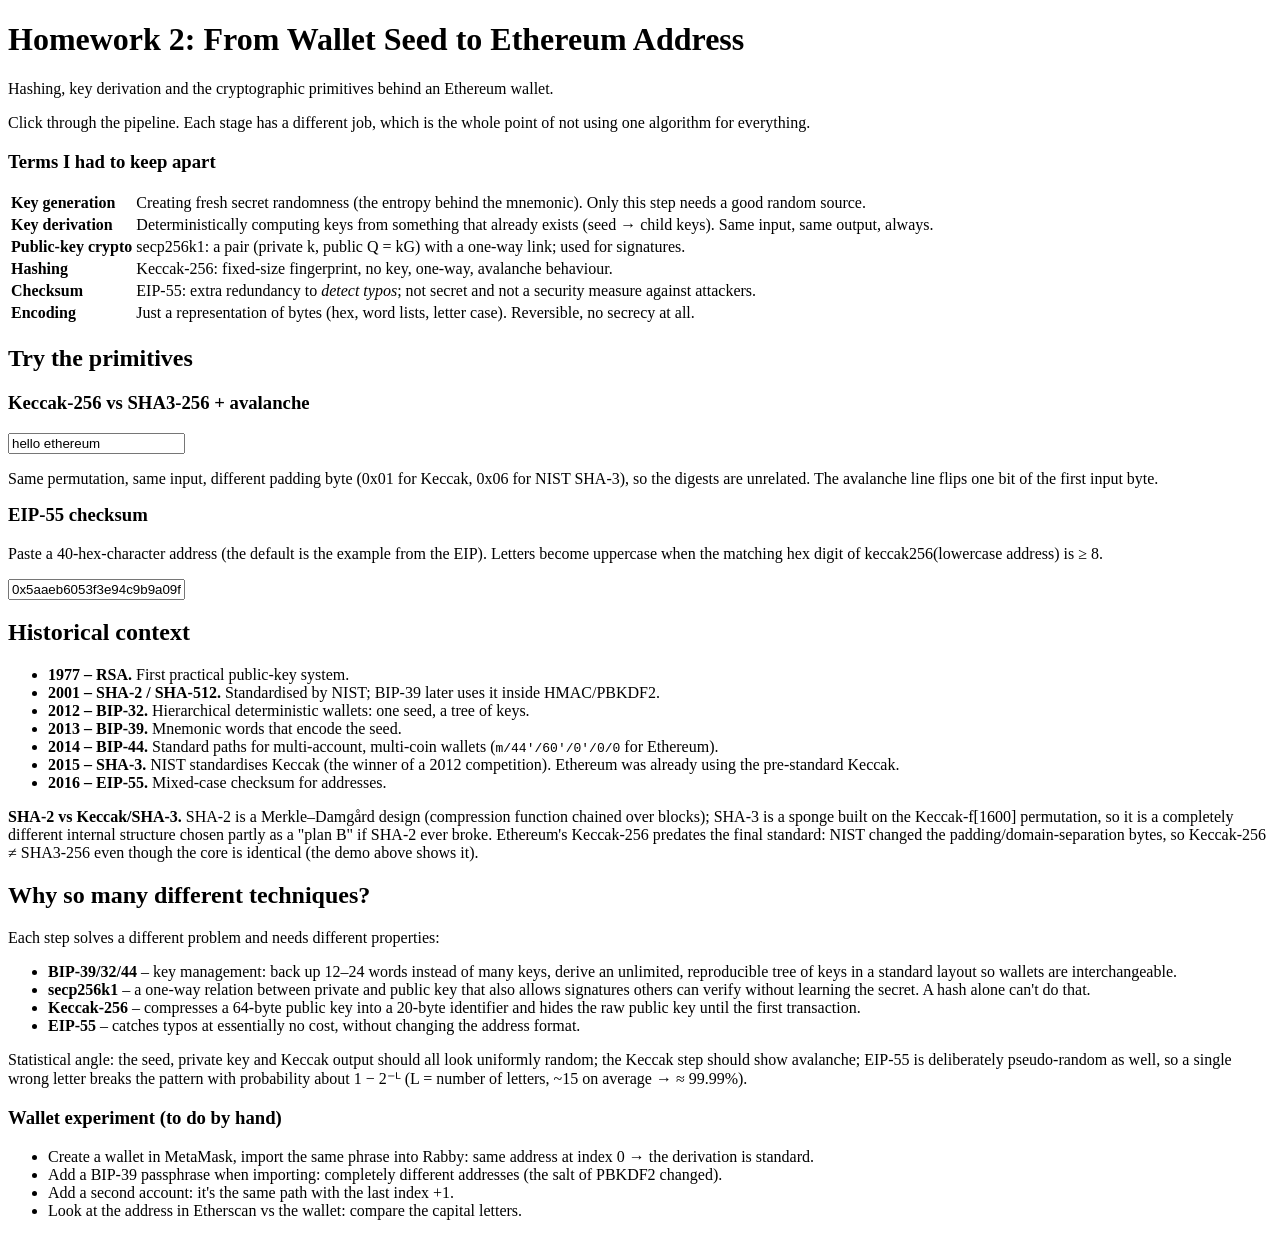
==== homework2/index.html @ b964aab4 "Create index.html" ====
<!DOCTYPE html>
<html lang="en">
<head>
<meta charset="utf-8">
<meta name="viewport" content="width=device-width, initial-scale=1, viewport-fit=cover">
<title>Homework 2 – From wallet seed to Ethereum address</title>
<link rel="stylesheet" href="style.css">
</head>
<body>
<main>
<h1>Homework 2: From Wallet Seed to Ethereum Address</h1>
<p class="sub">Hashing, key derivation and the cryptographic primitives behind an Ethereum wallet.</p>

<section id="hw2">
<p>Click through the pipeline. Each stage has a different job, which is the whole point of not using one algorithm for everything.</p>
<div class="card">
 <div class="stages" id="stages"></div>
 <div id="stageInfo" style="margin-top:10px"></div>
</div>

<h3>Terms I had to keep apart</h3>
<table>
<tr><td><b>Key generation</b></td><td>Creating fresh secret randomness (the entropy behind the mnemonic). Only this step needs a good random source.</td></tr>
<tr><td><b>Key derivation</b></td><td>Deterministically computing keys from something that already exists (seed → child keys). Same input, same output, always.</td></tr>
<tr><td><b>Public-key crypto</b></td><td>secp256k1: a pair (private k, public Q = kG) with a one-way link; used for signatures.</td></tr>
<tr><td><b>Hashing</b></td><td>Keccak-256: fixed-size fingerprint, no key, one-way, avalanche behaviour.</td></tr>
<tr><td><b>Checksum</b></td><td>EIP-55: extra redundancy to <em>detect typos</em>; not secret and not a security measure against attackers.</td></tr>
<tr><td><b>Encoding</b></td><td>Just a representation of bytes (hex, word lists, letter case). Reversible, no secrecy at all.</td></tr>
</table>

<h2>Try the primitives</h2>
<div class="card">
 <h3 style="margin-top:0">Keccak-256 vs SHA3-256 + avalanche</h3>
 <input type="text" id="msg" value="hello ethereum">
 <pre id="hashes"></pre>
 <p class="mute">Same permutation, same input, different padding byte (0x01 for Keccak, 0x06 for NIST SHA-3), so the digests are unrelated. The avalanche line flips one bit of the first input byte.</p>
</div>
<div class="card">
 <h3 style="margin-top:0">EIP-55 checksum</h3>
 <p class="mute">Paste a 40-hex-character address (the default is the example from the EIP). Letters become uppercase when the matching hex digit of keccak256(lowercase address) is ≥ 8.</p>
 <input type="text" id="addr" value="0x5aaeb6053f3e94c9b9a09f33669435e7ef1beaed">
 <pre id="eip"></pre>
</div>

<h2>Historical context</h2>
<ul class="tl">
<li><b>1977 – RSA.</b> First practical public-key system.</li>
<li><b>2001 – SHA-2 / SHA-512.</b> Standardised by NIST; BIP-39 later uses it inside HMAC/PBKDF2.</li>
<li><b>2012 – BIP-32.</b> Hierarchical deterministic wallets: one seed, a tree of keys.</li>
<li><b>2013 – BIP-39.</b> Mnemonic words that encode the seed.</li>
<li><b>2014 – BIP-44.</b> Standard paths for multi-account, multi-coin wallets (<code>m/44'/60'/0'/0/0</code> for Ethereum).</li>
<li><b>2015 – SHA-3.</b> NIST standardises Keccak (the winner of a 2012 competition). Ethereum was already using the pre-standard Keccak.</li>
<li><b>2016 – EIP-55.</b> Mixed-case checksum for addresses.</li>
</ul>
<p><b>SHA-2 vs Keccak/SHA-3.</b> SHA-2 is a Merkle–Damgård design (compression function chained over blocks); SHA-3 is a sponge built on the Keccak-f[1600] permutation, so it is a completely different internal structure chosen partly as a "plan B" if SHA-2 ever broke. Ethereum's Keccak-256 predates the final standard: NIST changed the padding/domain-separation bytes, so Keccak-256 ≠ SHA3-256 even though the core is identical (the demo above shows it).</p>

<h2>Why so many different techniques?</h2>
<p>Each step solves a different problem and needs different properties:</p>
<ul>
<li><b>BIP-39/32/44</b> – key management: back up 12–24 words instead of many keys, derive an unlimited, reproducible tree of keys in a standard layout so wallets are interchangeable.</li>
<li><b>secp256k1</b> – a one-way relation between private and public key that also allows signatures others can verify without learning the secret. A hash alone can't do that.</li>
<li><b>Keccak-256</b> – compresses a 64-byte public key into a 20-byte identifier and hides the raw public key until the first transaction.</li>
<li><b>EIP-55</b> – catches typos at essentially no cost, without changing the address format.</li>
</ul>
<p>Statistical angle: the seed, private key and Keccak output should all look uniformly random; the Keccak step should show avalanche; EIP-55 is deliberately pseudo-random as well, so a single wrong letter breaks the pattern with probability about 1 − 2⁻ᴸ (L = number of letters, ~15 on average → ≈ 99.99%).</p>

<h3>Wallet experiment (to do by hand)</h3>
<ul>
<li>Create a wallet in MetaMask, import the same phrase into Rabby: same address at index 0 → the derivation is standard.</li>
<li>Add a BIP-39 passphrase when importing: completely different addresses (the salt of PBKDF2 changed).</li>
<li>Add a second account: it's the same path with the last index +1.</li>
<li>Look at the address in Etherscan vs the wallet: compare the capital letters.</li>
</ul>
</section>
</main>
<script src="script.js"></script>
</body>
</html>
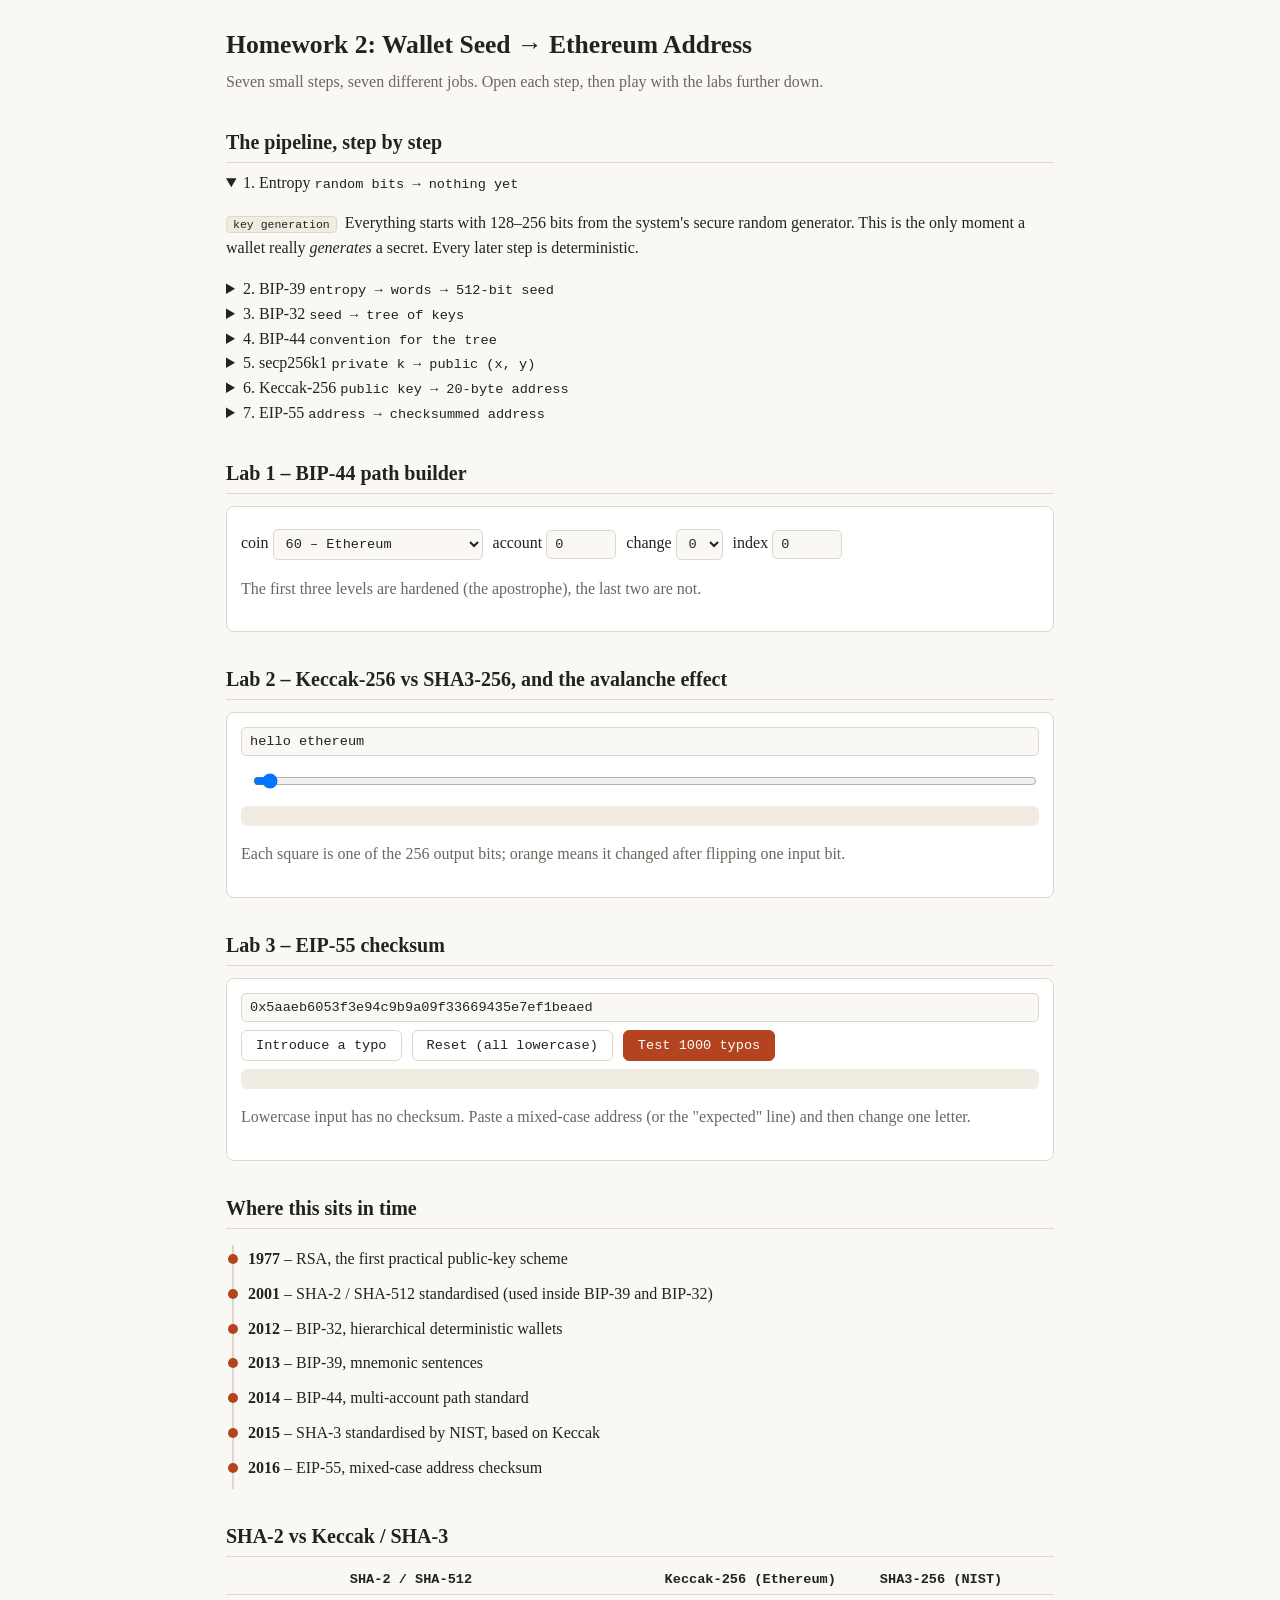
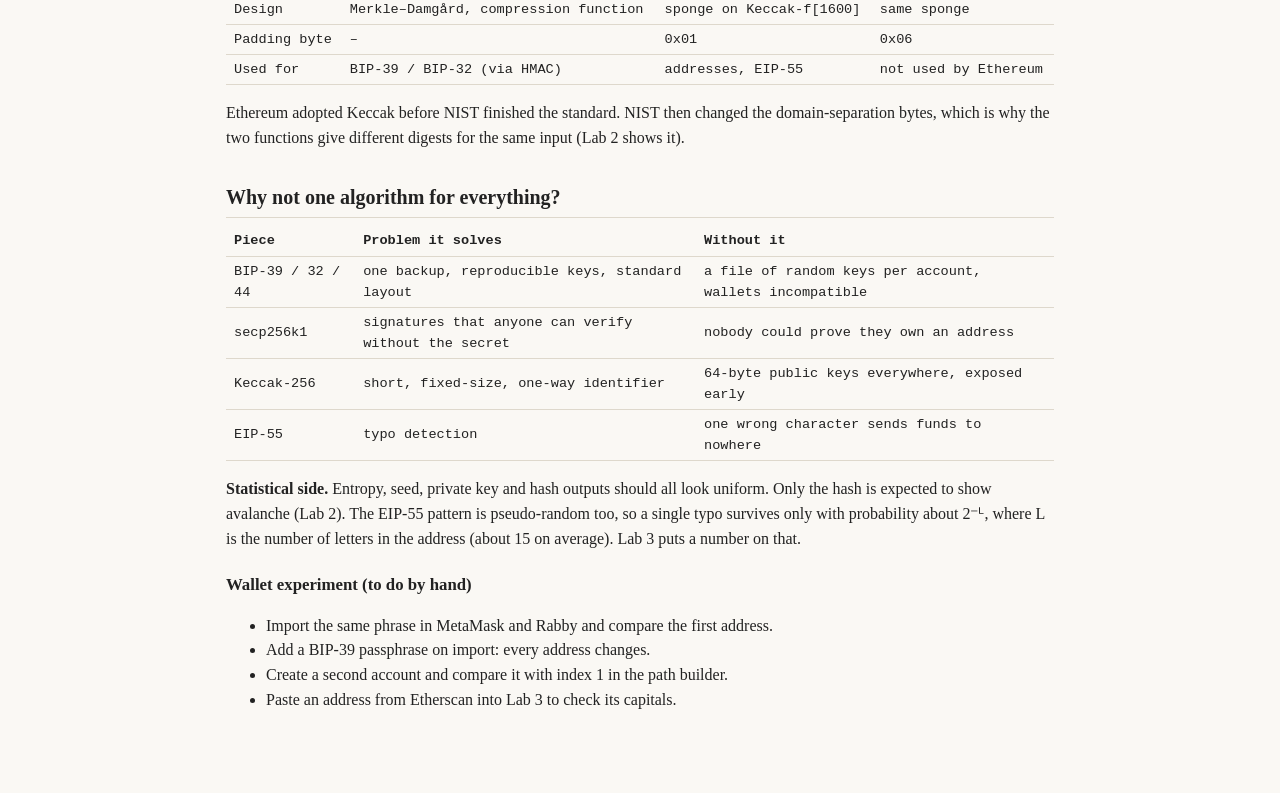
==== commit 4d17dc23: "Update index.html" ====
--- a/homework2/index.html
+++ b/homework2/index.html
@@ -3,75 +3,99 @@
 <head>
 <meta charset="utf-8">
 <meta name="viewport" content="width=device-width, initial-scale=1, viewport-fit=cover">
-<title>Homework 2 – From wallet seed to Ethereum address</title>
+<title>Homework 2 – Wallet seed to Ethereum address</title>
 <link rel="stylesheet" href="style.css">
 </head>
 <body>
 <main>
-<h1>Homework 2: From Wallet Seed to Ethereum Address</h1>
-<p class="sub">Hashing, key derivation and the cryptographic primitives behind an Ethereum wallet.</p>
+<h1>Homework 2: Wallet Seed → Ethereum Address</h1>
+<p class="sub">Seven small steps, seven different jobs. Open each step, then play with the labs further down.</p>
 
-<section id="hw2">
-<p>Click through the pipeline. Each stage has a different job, which is the whole point of not using one algorithm for everything.</p>
+<h2>The pipeline, step by step</h2>
+<details open><summary>1. Entropy <span class="mono">random bits → nothing yet</span></summary>
+<p><span class="tag">key generation</span> Everything starts with 128–256 bits from the system's secure random generator. This is the only moment a wallet really <em>generates</em> a secret. Every later step is deterministic.</p></details>
+<details><summary>2. BIP-39 <span class="mono">entropy → words → 512-bit seed</span></summary>
+<p><span class="tag">encoding</span><span class="tag">derivation</span> A short checksum is appended to the entropy and the bits are cut into 11-bit pieces, each one an index into a 2048-word list (12 words for 128 bits). Then PBKDF2-HMAC-SHA512 (2048 rounds, salt "mnemonic" + optional passphrase) turns the sentence into a 64-byte seed. The words are an encoding, the seed is a derivation.</p></details>
+<details><summary>3. BIP-32 <span class="mono">seed → tree of keys</span></summary>
+<p><span class="tag">derivation</span> HMAC-SHA512 with the key "Bitcoin seed" gives a master private key and a chain code. Each child is another HMAC of (parent key, chain code, index). From one seed you can recompute an endless tree, and a hardened index (≥ 2³¹) stops anyone from walking up the tree using public data.</p></details>
+<details><summary>4. BIP-44 <span class="mono">convention for the tree</span></summary>
+<p><span class="tag">convention</span> No new cryptography here, only an agreement on the path layout <code>m/44'/coin'/account'/change/index</code>, so a wallet from one vendor finds the same keys as one from another. Try the builder below.</p></details>
+<details><summary>5. secp256k1 <span class="mono">private k → public (x, y)</span></summary>
+<p><span class="tag">public-key crypto</span> Q = k·G on y² = x³ + 7 over a 256-bit prime field (the toy version of this is Homework 1). The 64-byte public key is what signature verification needs; the private key never leaves the wallet.</p></details>
+<details><summary>6. Keccak-256 <span class="mono">public key → 20-byte address</span></summary>
+<p><span class="tag">hashing</span> Hash the 64 raw bytes of x‖y (without the 0x04 prefix) and keep the last 20 bytes. It compresses the key and hides it until the first signed transaction.</p></details>
+<details><summary>7. EIP-55 <span class="mono">address → checksummed address</span></summary>
+<p><span class="tag">checksum</span><span class="tag">encoding</span> Hash the lowercase hex address; every letter whose matching hash nibble is ≥ 8 is written in capitals. The address itself is unchanged, the casing is the checksum.</p></details>
+
+<h2>Lab 1 – BIP-44 path builder</h2>
 <div class="card">
- <div class="stages" id="stages"></div>
- <div id="stageInfo" style="margin-top:10px"></div>
+ <div class="row">
+  <label>coin <select id="coin"><option value="60">60 – Ethereum</option><option value="0">0 – Bitcoin</option><option value="61">61 – Ethereum Classic</option></select></label>
+  <label>account <input id="acct" type="number" min="0" value="0" style="width:70px"></label>
+  <label>change <select id="chg"><option>0</option><option>1</option></select></label>
+  <label>index <input id="idx" type="number" min="0" value="0" style="width:70px"></label>
+ </div>
+ <p class="key mono" id="pathOut"></p>
+ <ul id="pathWhy"></ul>
+ <p class="mute">The first three levels are hardened (the apostrophe), the last two are not.</p>
 </div>
 
-<h3>Terms I had to keep apart</h3>
-<table>
-<tr><td><b>Key generation</b></td><td>Creating fresh secret randomness (the entropy behind the mnemonic). Only this step needs a good random source.</td></tr>
-<tr><td><b>Key derivation</b></td><td>Deterministically computing keys from something that already exists (seed → child keys). Same input, same output, always.</td></tr>
-<tr><td><b>Public-key crypto</b></td><td>secp256k1: a pair (private k, public Q = kG) with a one-way link; used for signatures.</td></tr>
-<tr><td><b>Hashing</b></td><td>Keccak-256: fixed-size fingerprint, no key, one-way, avalanche behaviour.</td></tr>
-<tr><td><b>Checksum</b></td><td>EIP-55: extra redundancy to <em>detect typos</em>; not secret and not a security measure against attackers.</td></tr>
-<tr><td><b>Encoding</b></td><td>Just a representation of bytes (hex, word lists, letter case). Reversible, no secrecy at all.</td></tr>
-</table>
-
-<h2>Try the primitives</h2>
+<h2>Lab 2 – Keccak-256 vs SHA3-256, and the avalanche effect</h2>
 <div class="card">
- <h3 style="margin-top:0">Keccak-256 vs SHA3-256 + avalanche</h3>
  <input type="text" id="msg" value="hello ethereum">
+ <div class="row"><span id="flipLbl" class="mono"></span><input type="range" id="flip" min="0" max="100" value="0" style="flex:1;min-width:140px"></div>
  <pre id="hashes"></pre>
- <p class="mute">Same permutation, same input, different padding byte (0x01 for Keccak, 0x06 for NIST SHA-3), so the digests are unrelated. The avalanche line flips one bit of the first input byte.</p>
-</div>
-<div class="card">
- <h3 style="margin-top:0">EIP-55 checksum</h3>
- <p class="mute">Paste a 40-hex-character address (the default is the example from the EIP). Letters become uppercase when the matching hex digit of keccak256(lowercase address) is ≥ 8.</p>
- <input type="text" id="addr" value="0x5aaeb6053f3e94c9b9a09f33669435e7ef1beaed">
- <pre id="eip"></pre>
+ <div class="bits" id="bits"></div>
+ <p id="avl" class="mono"></p>
+ <p class="mute">Each square is one of the 256 output bits; orange means it changed after flipping one input bit.</p>
 </div>
 
-<h2>Historical context</h2>
+<h2>Lab 3 – EIP-55 checksum</h2>
+<div class="card">
+ <input type="text" id="addr" value="0x5aaeb6053f3e94c9b9a09f33669435e7ef1beaed">
+ <div class="row"><button class="btn" id="typo">Introduce a typo</button><button class="btn" id="fix">Reset (all lowercase)</button><button class="btn pri" id="many">Test 1000 typos</button></div>
+ <pre id="eip"></pre>
+ <p id="manyOut" class="mono"></p>
+ <p class="mute">Lowercase input has no checksum. Paste a mixed-case address (or the "expected" line) and then change one letter.</p>
+</div>
+
+<h2>Where this sits in time</h2>
 <ul class="tl">
-<li><b>1977 – RSA.</b> First practical public-key system.</li>
-<li><b>2001 – SHA-2 / SHA-512.</b> Standardised by NIST; BIP-39 later uses it inside HMAC/PBKDF2.</li>
-<li><b>2012 – BIP-32.</b> Hierarchical deterministic wallets: one seed, a tree of keys.</li>
-<li><b>2013 – BIP-39.</b> Mnemonic words that encode the seed.</li>
-<li><b>2014 – BIP-44.</b> Standard paths for multi-account, multi-coin wallets (<code>m/44'/60'/0'/0/0</code> for Ethereum).</li>
-<li><b>2015 – SHA-3.</b> NIST standardises Keccak (the winner of a 2012 competition). Ethereum was already using the pre-standard Keccak.</li>
-<li><b>2016 – EIP-55.</b> Mixed-case checksum for addresses.</li>
+<li><b>1977</b> – RSA, the first practical public-key scheme</li>
+<li><b>2001</b> – SHA-2 / SHA-512 standardised (used inside BIP-39 and BIP-32)</li>
+<li><b>2012</b> – BIP-32, hierarchical deterministic wallets</li>
+<li><b>2013</b> – BIP-39, mnemonic sentences</li>
+<li><b>2014</b> – BIP-44, multi-account path standard</li>
+<li><b>2015</b> – SHA-3 standardised by NIST, based on Keccak</li>
+<li><b>2016</b> – EIP-55, mixed-case address checksum</li>
 </ul>
-<p><b>SHA-2 vs Keccak/SHA-3.</b> SHA-2 is a Merkle–Damgård design (compression function chained over blocks); SHA-3 is a sponge built on the Keccak-f[1600] permutation, so it is a completely different internal structure chosen partly as a "plan B" if SHA-2 ever broke. Ethereum's Keccak-256 predates the final standard: NIST changed the padding/domain-separation bytes, so Keccak-256 ≠ SHA3-256 even though the core is identical (the demo above shows it).</p>
 
-<h2>Why so many different techniques?</h2>
-<p>Each step solves a different problem and needs different properties:</p>
-<ul>
-<li><b>BIP-39/32/44</b> – key management: back up 12–24 words instead of many keys, derive an unlimited, reproducible tree of keys in a standard layout so wallets are interchangeable.</li>
-<li><b>secp256k1</b> – a one-way relation between private and public key that also allows signatures others can verify without learning the secret. A hash alone can't do that.</li>
-<li><b>Keccak-256</b> – compresses a 64-byte public key into a 20-byte identifier and hides the raw public key until the first transaction.</li>
-<li><b>EIP-55</b> – catches typos at essentially no cost, without changing the address format.</li>
-</ul>
-<p>Statistical angle: the seed, private key and Keccak output should all look uniformly random; the Keccak step should show avalanche; EIP-55 is deliberately pseudo-random as well, so a single wrong letter breaks the pattern with probability about 1 − 2⁻ᴸ (L = number of letters, ~15 on average → ≈ 99.99%).</p>
+<h2>SHA-2 vs Keccak / SHA-3</h2>
+<table>
+<tr><th></th><th>SHA-2 / SHA-512</th><th>Keccak-256 (Ethereum)</th><th>SHA3-256 (NIST)</th></tr>
+<tr><td>Design</td><td>Merkle–Damgård, compression function</td><td>sponge on Keccak-f[1600]</td><td>same sponge</td></tr>
+<tr><td>Padding byte</td><td>–</td><td>0x01</td><td>0x06</td></tr>
+<tr><td>Used for</td><td>BIP-39 / BIP-32 (via HMAC)</td><td>addresses, EIP-55</td><td>not used by Ethereum</td></tr>
+</table>
+<p>Ethereum adopted Keccak before NIST finished the standard. NIST then changed the domain-separation bytes, which is why the two functions give different digests for the same input (Lab 2 shows it).</p>
+
+<h2>Why not one algorithm for everything?</h2>
+<table>
+<tr><th>Piece</th><th>Problem it solves</th><th>Without it</th></tr>
+<tr><td>BIP-39 / 32 / 44</td><td>one backup, reproducible keys, standard layout</td><td>a file of random keys per account, wallets incompatible</td></tr>
+<tr><td>secp256k1</td><td>signatures that anyone can verify without the secret</td><td>nobody could prove they own an address</td></tr>
+<tr><td>Keccak-256</td><td>short, fixed-size, one-way identifier</td><td>64-byte public keys everywhere, exposed early</td></tr>
+<tr><td>EIP-55</td><td>typo detection</td><td>one wrong character sends funds to nowhere</td></tr>
+</table>
+<p><b>Statistical side.</b> Entropy, seed, private key and hash outputs should all look uniform. Only the hash is expected to show avalanche (Lab 2). The EIP-55 pattern is pseudo-random too, so a single typo survives only with probability about 2⁻ᴸ, where L is the number of letters in the address (about 15 on average). Lab 3 puts a number on that.</p>
 
 <h3>Wallet experiment (to do by hand)</h3>
 <ul>
-<li>Create a wallet in MetaMask, import the same phrase into Rabby: same address at index 0 → the derivation is standard.</li>
-<li>Add a BIP-39 passphrase when importing: completely different addresses (the salt of PBKDF2 changed).</li>
-<li>Add a second account: it's the same path with the last index +1.</li>
-<li>Look at the address in Etherscan vs the wallet: compare the capital letters.</li>
+<li>Import the same phrase in MetaMask and Rabby and compare the first address.</li>
+<li>Add a BIP-39 passphrase on import: every address changes.</li>
+<li>Create a second account and compare it with index 1 in the path builder.</li>
+<li>Paste an address from Etherscan into Lab 3 to check its capitals.</li>
 </ul>
-</section>
 </main>
 <script src="script.js"></script>
 </body>
--- a/homework2/style.css
+++ b/homework2/style.css
@@ -0,0 +1,34 @@
+:root{box-sizing:border-box;padding-top:env(safe-area-inset-top,0px);padding-bottom:env(safe-area-inset-bottom,0px);
+ --bg:#faf8f4;--card:#fff;--ink:#222;--mute:#6b665e;--line:#ded8cc;--acc:#b4441f;--acc2:#2d5f8a;--soft:#f1ece2}
+@media (prefers-color-scheme:dark){:root:not([data-theme="light"]){--bg:#1b1a18;--card:#252320;--ink:#ebe6dc;--mute:#9b948700;--mute:#a39c8e;--line:#3b3832;--acc:#e8825c;--acc2:#7fb0dc;--soft:#2e2b27}}
+:root[data-theme="dark"]{--bg:#1b1a18;--card:#252320;--ink:#ebe6dc;--mute:#a39c8e;--line:#3b3832;--acc:#e8825c;--acc2:#7fb0dc;--soft:#2e2b27}
+html{scroll-padding-top:env(safe-area-inset-top,0px)}
+*,*:before,*:after{box-sizing:inherit}
+body{margin:0;background:var(--bg);color:var(--ink);font:16px/1.55 Georgia,"Times New Roman",serif}
+main{max-width:860px;margin:0 auto;padding:20px 16px 60px}
+h1{font-size:1.6rem;margin:.2em 0}h2{font-size:1.25rem;margin:1.6em 0 .4em;border-bottom:1px solid var(--line);padding-bottom:.2em}h3{font-size:1.05rem;margin:1.2em 0 .3em}
+p.sub{color:var(--mute);margin-top:0}
+code,pre,table,input,select,button,.mono{font-family:"SFMono-Regular",Consolas,Menlo,monospace;font-size:.85rem}
+.btn{background:var(--card);color:var(--ink);border:1px solid var(--line);padding:7px 14px;border-radius:6px;cursor:pointer}
+.btn.pri{background:var(--acc);color:#fff;border-color:var(--acc)}
+.card{background:var(--card);border:1px solid var(--line);border-radius:8px;padding:14px;margin:12px 0}
+.row{display:flex;flex-wrap:wrap;gap:10px;align-items:center;margin:8px 0}
+input,select,textarea{background:var(--bg);color:var(--ink);border:1px solid var(--line);border-radius:5px;padding:6px 8px}
+input[type=text]{width:100%}
+canvas{max-width:100%;height:auto;background:var(--card);border:1px solid var(--line);border-radius:6px}
+.wide{overflow-x:auto}
+pre{background:var(--soft);padding:10px;border-radius:6px;overflow-x:auto;margin:8px 0}
+table{border-collapse:collapse;width:100%}td,th{border-bottom:1px solid var(--line);padding:4px 8px;text-align:left}
+.key{font-size:1.05rem;color:var(--acc);font-weight:bold}
+.hist{display:flex;align-items:flex-end;gap:3px;height:90px;border-bottom:1px solid var(--line);margin-top:6px}
+.hist div{flex:1;text-align:center;height:100%;display:flex;flex-direction:column;justify-content:flex-end}
+.hist i{display:block;background:var(--acc2);min-height:1px}
+.hist b{font:10px monospace;color:var(--mute);font-weight:normal}
+.stages{display:flex;flex-wrap:wrap;gap:6px}
+.stages button{border:1px solid var(--line);background:var(--soft);color:var(--ink);padding:6px 10px;border-radius:6px;cursor:pointer;font:.8rem monospace}
+.stages button.on{background:var(--acc2);color:#fff;border-color:var(--acc2)}
+.tag{display:inline-block;font:.72rem monospace;background:var(--soft);border:1px solid var(--line);border-radius:4px;padding:1px 6px;margin-right:4px}
+ul.tl{list-style:none;padding:0;border-left:2px solid var(--line);margin-left:6px}ul.tl li{padding:2px 0 8px 14px;position:relative}
+ul.tl li:before{content:"";position:absolute;left:-6px;top:9px;width:10px;height:10px;border-radius:50%;background:var(--acc)}
+.diff{color:var(--acc);font-weight:bold}
+.mute{color:var(--mute)}
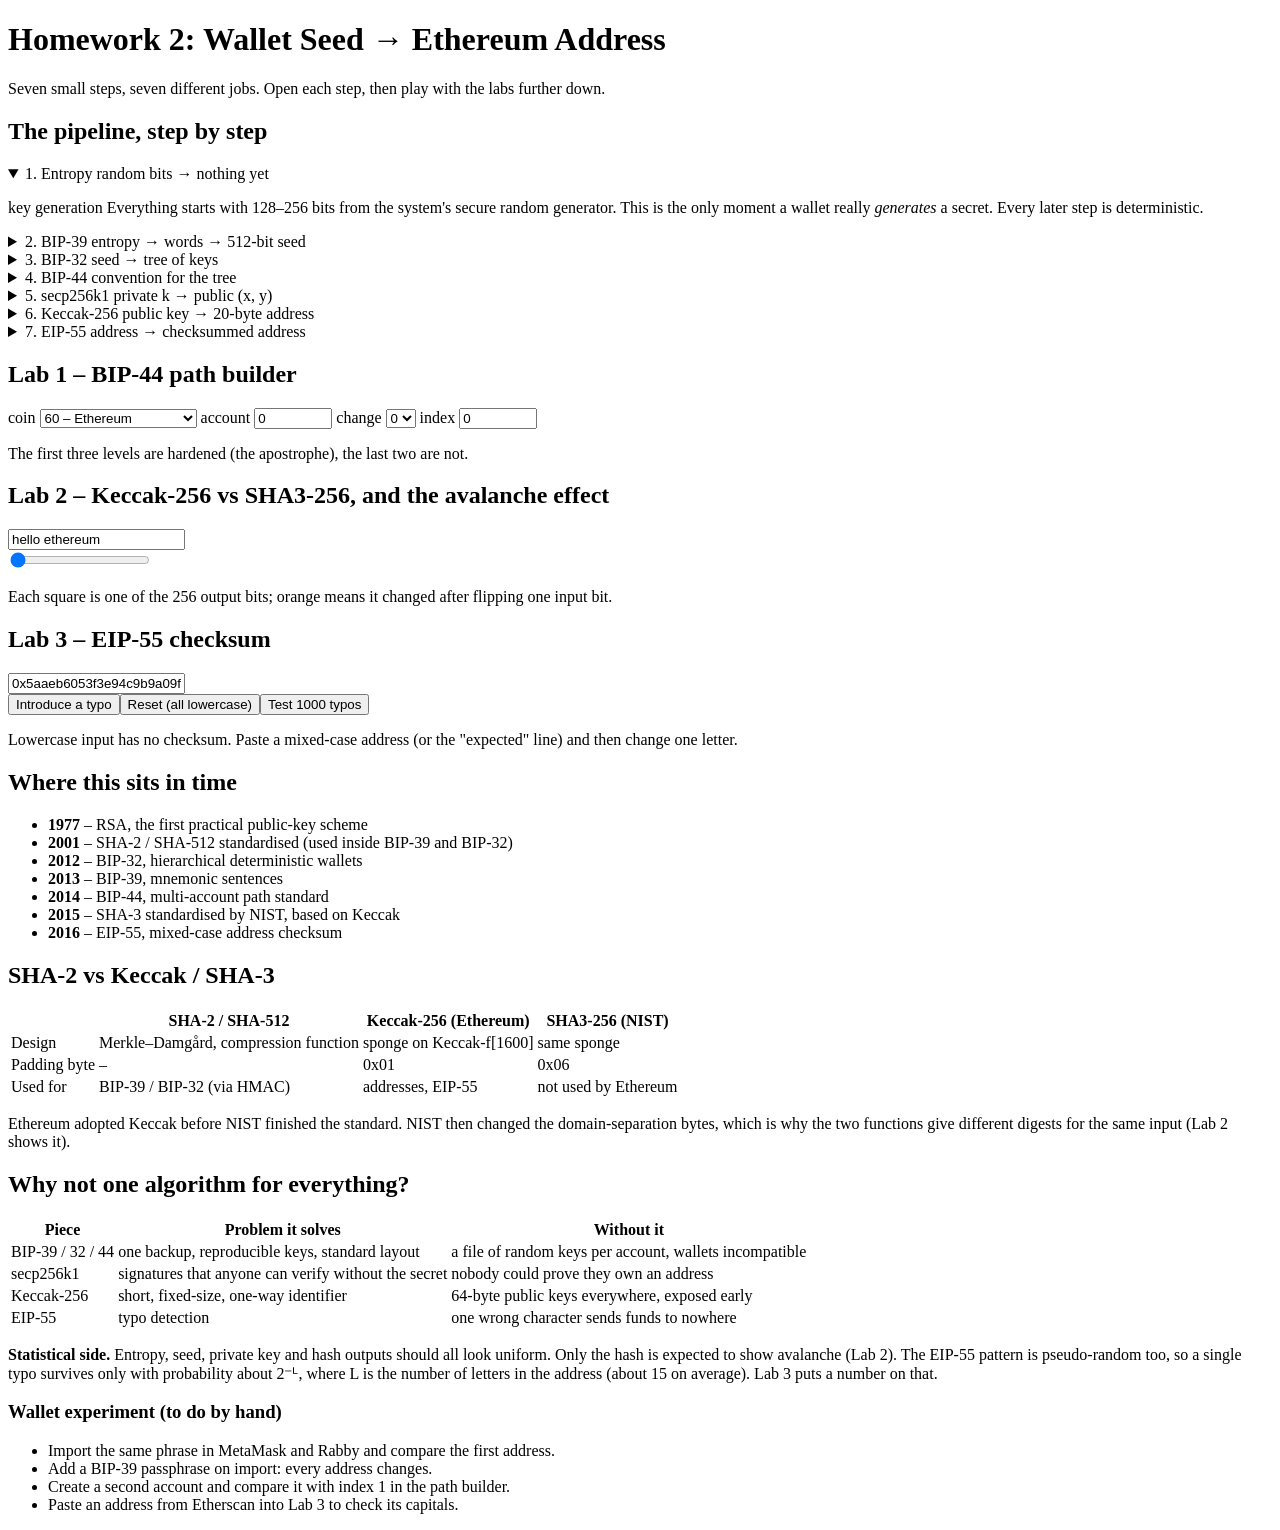
==== commit 85d4fbed: "Update index.html" ====
--- a/homework2/index.html
+++ b/homework2/index.html
@@ -4,7 +4,7 @@
 <meta charset="utf-8">
 <meta name="viewport" content="width=device-width, initial-scale=1, viewport-fit=cover">
 <title>Homework 2 – Wallet seed to Ethereum address</title>
-<link rel="stylesheet" href="style.css">
+<link rel="stylesheet" href="hw2-v2.css?v=2">
 </head>
 <body>
 <main>
@@ -97,6 +97,6 @@
 <li>Paste an address from Etherscan into Lab 3 to check its capitals.</li>
 </ul>
 </main>
-<script src="script.js"></script>
+<script src="hw2-v2.js?v=2"></script>
 </body>
 </html>
